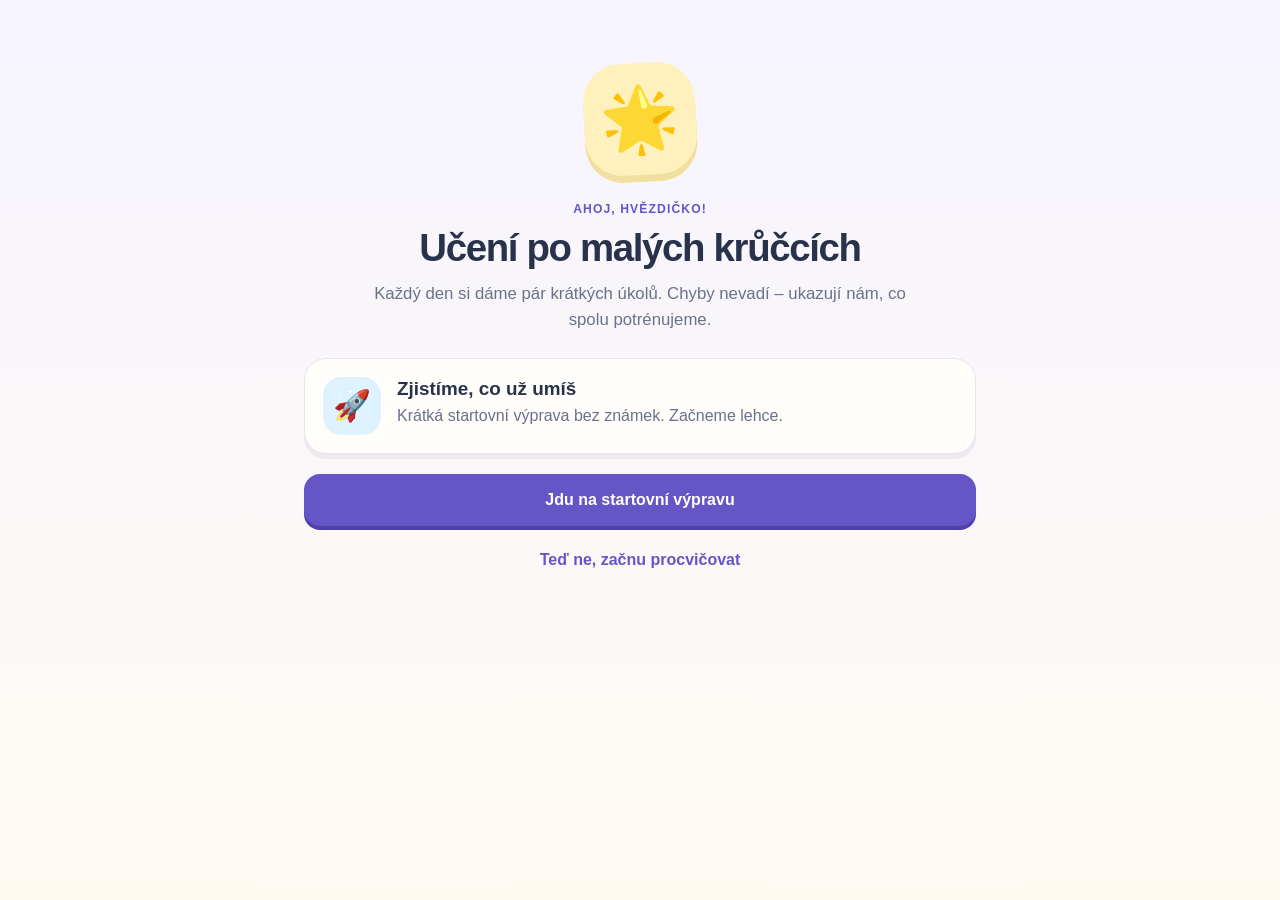
==== index.html @ a42bd852 "Add files via upload" ====
<!doctype html>
<html lang="cs">
  <head>
    <meta charset="UTF-8" />
    <meta name="viewport" content="width=device-width, initial-scale=1.0" />
    <meta name="theme-color" content="#f6f5ff" />
    <meta name="description" content="Krátké a hravé domácí procvičování pro děti." />
    <title>Hvězdné učení</title>
    <script type="module" crossorigin src="/assets/index-CFdgRwHM.js"></script>
    <link rel="stylesheet" crossorigin href="/assets/index-DnGoM2lL.css">
  </head>
  <body>
    <div id="root"></div>
  </body>
</html>
---- assets/index-DnGoM2lL.css ----
:root{font-family:Trebuchet MS,Segoe UI,Arial,sans-serif;color:#28324b;background:#f8f7ff;font-synthesis:none;--ink: #28324b;--muted: #68728b;--primary: #6555c7;--primary-dark: #5041a9;--blue: #dff2ff;--purple: #e9e2ff;--pink: #ffe1ee;--yellow: #fff1bd;--green: #dff4df;--orange: #fff0d6;--card: #fffefa;--line: #e7e5f2;--shadow: 0 5px 0 rgba(62, 52, 111, .07)}*{box-sizing:border-box}body{margin:0;min-width:320px;min-height:100vh;background:linear-gradient(180deg,#f6f4ff 0,#fffaf2)}button,input,select{font:inherit}button{color:inherit;cursor:pointer;-webkit-tap-highlight-color:transparent}button:disabled{cursor:default}h1,h2,p{margin-top:0}h1{font-size:clamp(1.7rem,7vw,2.4rem);line-height:1.12;letter-spacing:-.035em;margin-bottom:12px}h2{font-size:1.18rem;margin-bottom:8px}p{line-height:1.55;color:var(--muted)}.app-shell{min-height:100vh}.page{width:min(100%,720px);margin:0 auto;padding:24px 18px 48px}.topbar{height:68px;padding:10px max(16px,calc((100vw - 720px)/2 + 18px));display:flex;align-items:center;gap:9px;position:sticky;top:0;z-index:5;background:#f8f7fff5;border-bottom:1px solid var(--line)}.brand{border:0;background:none;font-weight:900;font-size:1rem;padding:8px 2px;margin-right:auto}.brand-star{display:grid;place-items:center;width:42px;height:42px;border-radius:14px;color:#e9a800;background:var(--yellow);font-size:1.25rem}.icon-button{width:48px;height:48px;flex:0 0 48px;border:1px solid var(--line);background:#fff;border-radius:15px;font-size:1.65rem;display:grid;place-items:center}.score-pill{height:42px;padding:0 12px;border-radius:13px;background:var(--yellow);display:flex;align-items:center;gap:5px;font-weight:900}.level-badge{width:42px;height:42px;display:grid;place-items:center;border-radius:50%;color:#fff;background:var(--primary);font-weight:900;border:3px solid #dad3ff}.eyebrow{color:var(--primary);text-transform:uppercase;letter-spacing:.09em;font-size:.76rem;font-weight:900;margin-bottom:7px}.lead{font-size:1.05rem}.welcome{text-align:center;padding-top:7vh}.welcome-mascot{width:112px;height:112px;display:grid;place-items:center;margin:0 auto 25px;border-radius:38px;font-size:4rem;background:var(--yellow);box-shadow:0 7px #f1dfa0;transform:rotate(-3deg)}.welcome .lead{max-width:540px;margin:0 auto 24px}.welcome-card{display:flex;align-items:center;text-align:left;gap:16px;background:var(--card);border:1px solid var(--line);border-radius:22px;padding:18px;margin:25px 0 20px;box-shadow:var(--shadow)}.welcome-card h2,.welcome-card p{margin-bottom:4px}.card-icon,.title-icon{width:58px;height:58px;flex:0 0 58px;display:grid;place-items:center;font-size:1.9rem;border-radius:18px}.card-icon.blue{background:var(--blue)}.primary,.secondary,.text-button,.danger-soft{min-height:52px;border-radius:16px;padding:12px 18px;font-weight:900;border:0}.primary{background:var(--primary);color:#fff;box-shadow:0 4px 0 var(--primary-dark)}.primary:active{transform:translateY(2px);box-shadow:0 2px 0 var(--primary-dark)}.secondary{background:#fff;border:2px solid #d6d0f2;color:var(--primary-dark)}.wide{width:100%;display:block}.text-button{background:transparent;color:var(--primary);margin-top:8px}.danger-soft{background:#fff0ed;color:#9b5044;width:100%;margin-top:18px}.home-page{display:grid;gap:25px}.hero-card,.daily-card,.goal-card{background:var(--card);border:1px solid var(--line);border-radius:24px;padding:20px;box-shadow:var(--shadow)}.hero-card{position:relative;overflow:hidden}.hero-card>div:first-child{padding-right:60px}.hero-card h1{font-size:1.75rem;margin-bottom:5px}.hero-card p{margin-bottom:14px}.hero-mascot{position:absolute;right:18px;top:20px;font-size:3.1rem}.mini-stats{display:grid;grid-template-columns:repeat(3,1fr);border-top:1px solid var(--line);margin-top:18px;padding-top:14px;gap:8px}.mini-stats span{color:var(--muted);font-size:.72rem;text-align:center}.mini-stats b{display:block;color:var(--ink);font-size:.9rem;margin-bottom:2px}.progress-wrap{width:100%}.progress-label{display:flex;justify-content:space-between;font-size:.78rem;color:var(--muted);margin-bottom:7px}.progress-label strong{color:var(--primary)}.progress{height:11px;background:#eceaf3;border-radius:99px;overflow:hidden}.progress span{display:block;height:100%;border-radius:inherit;background:linear-gradient(90deg,#8c7bea,#5bc8bd);transition:width .25s ease}.section-heading{display:flex;justify-content:space-between;gap:12px;align-items:center;margin-bottom:12px}.section-heading h2,.section-heading p{margin-bottom:0}.plan-count,.soft-label{padding:7px 12px;background:var(--purple);color:var(--primary-dark);border-radius:99px;font-weight:900;font-size:.8rem}.daily-card .primary{margin-top:18px}.module-grid{display:grid;gap:12px}.module-card{min-height:82px;width:100%;border:1px solid rgba(58,65,94,.08);border-radius:20px;padding:14px;display:flex;align-items:center;gap:14px;text-align:left;box-shadow:0 3px #3a415e0f}.module-card.blue,.module-icon.blue{background:var(--blue)}.module-card.purple,.module-icon.purple{background:var(--purple)}.module-card.pink,.module-icon.pink{background:var(--pink)}.module-card.yellow,.module-icon.yellow{background:var(--yellow)}.module-card.green,.module-icon.green{background:var(--green)}.module-icon{width:52px;height:52px;flex:0 0 52px;border-radius:16px;background:#fff9;display:grid;place-items:center;font-size:1.7rem}.module-card strong,.module-card small{display:block}.module-card strong{font-size:1.08rem;margin-bottom:4px}.module-card small{color:var(--muted)}.module-arrow{margin-left:auto;font-size:2rem}.quick-links{display:grid;grid-template-columns:1fr 1fr;gap:12px}.quick-links button{min-height:110px;border:1px solid var(--line);border-radius:20px;background:#fff;padding:15px}.quick-links span,.quick-links b,.quick-links small{display:block}.quick-links span{font-size:1.7rem;margin-bottom:6px}.quick-links small{color:var(--muted);margin-top:4px}.page-title{display:flex;align-items:center;gap:15px;margin-bottom:24px}.page-title h1,.page-title p{margin-bottom:0}.title-icon{background:var(--yellow)}.success-banner{display:flex;align-items:center;gap:15px;background:var(--green);padding:18px;border-radius:20px;margin-bottom:16px}.success-banner>span{font-size:2.2rem}.success-banner p,.success-banner b{margin:0}.goal-card{margin-bottom:18px}.goal-card>div:first-child{display:flex;justify-content:space-between;margin-bottom:15px}.goal-card span{color:var(--muted);font-size:.85rem}.plan-list{display:grid;gap:12px}.plan-item{display:flex;align-items:center;gap:12px;min-height:84px;width:100%;padding:12px;border-radius:20px;border:1px solid var(--line);background:#fff;text-align:left}.plan-item.done{background:#f1faef}.plan-item>span:nth-child(3){flex:1}.plan-item strong,.plan-item small{display:block}.plan-item small{color:var(--muted);margin-top:4px}.plan-check{width:30px;height:30px;border-radius:50%;display:grid;place-items:center;font-weight:900;background:var(--purple);color:var(--primary)}.plan-item.done .plan-check{background:#73bf73;color:#fff}.kind-note{padding:14px 16px;background:#fff9e3;border-radius:15px;font-size:.88rem;margin:18px 0 0;color:#6e664c}.quiz-page{padding-top:16px}.quiz-head{display:flex;align-items:center;gap:12px}.quiz-head .progress-wrap{flex:1}.quiz-head .progress-label span{font-weight:900;color:var(--ink)}.question-count{font-size:.8rem;font-weight:900;color:var(--muted)}.quiz-meta{display:flex;justify-content:space-between;margin:22px 4px 10px;color:var(--muted);font-weight:900;font-size:.86rem}.quiz-card{background:#fff;border:1px solid var(--line);border-radius:25px;padding:23px 18px;text-align:center;box-shadow:var(--shadow)}.quiz-card h1{font-size:1.65rem;max-width:540px;margin-left:auto;margin-right:auto}.question-visual{min-height:92px;margin:18px 0;padding:20px;display:grid;place-items:center;background:#f7f5ff;border:2px dashed #d9d3f3;border-radius:20px;font-size:1.55rem;font-weight:900;line-height:1.65;color:#584c9b}.question-visual.textual{font-size:1.12rem;text-align:left;color:var(--ink)}.answers{display:grid;grid-template-columns:1fr 1fr;gap:11px}.answers button{min-height:62px;background:#fff;border:2px solid #dcd8ec;border-radius:17px;font-size:1.15rem;font-weight:900;padding:10px}.answers button.correct{border-color:#67b86d;background:var(--green);color:#276d31}.answers button.try-again{border-color:#e7aa55;background:var(--orange);color:#815c25}.answers button.muted{opacity:.48}.feedback{display:flex;gap:13px;align-items:flex-start;margin-top:14px;padding:17px;border-radius:19px}.feedback>span{font-size:2rem}.feedback h2,.feedback p{margin-bottom:3px}.feedback.positive{background:var(--green)}.feedback.gentle{background:var(--orange)}.next-button{margin-top:15px}.lesson-score{display:flex;justify-content:center;gap:25px;margin-top:18px;font-weight:900;color:var(--muted)}.summary-page{text-align:center;padding-top:6vh}.summary-stars{font-size:2.2rem;margin-bottom:16px}.score-circle{width:140px;height:140px;display:grid;place-content:center;margin:22px auto;background:var(--green);border:7px solid #bfe7bd;border-radius:50%}.score-circle strong{font-size:2rem}.score-circle span{font-size:.8rem;color:var(--muted)}.summary-grid,.parent-stats{display:grid;grid-template-columns:repeat(3,1fr);gap:10px;margin:22px 0}.summary-grid>div,.parent-stats>div{background:#fff;border:1px solid var(--line);padding:13px 7px;border-radius:17px}.summary-grid span,.summary-grid b,.summary-grid small,.parent-stats span,.parent-stats b,.parent-stats small{display:block}.summary-grid b,.parent-stats b{margin:5px 0 2px}.summary-grid small,.parent-stats small{color:var(--muted)}.summary-note{text-align:left;border-radius:17px;padding:16px;margin:12px 0}.summary-note p{margin:5px 0 0}.summary-note.good{background:var(--green)}.summary-note.practice{background:var(--orange)}.summary-page .secondary{margin-top:10px}.wallet{display:flex;align-items:center;gap:15px;background:var(--yellow);padding:18px;border-radius:22px;margin-bottom:14px}.wallet>span{font-size:2.5rem}.wallet small,.wallet strong{display:block}.wallet strong{font-size:1.45rem;margin-top:3px}.reward-list{display:grid;gap:12px;margin-top:20px}.reward-card{display:flex;align-items:center;gap:12px;min-height:94px;background:#fff;border:1px solid var(--line);border-radius:20px;padding:13px}.reward-card.pending{background:#fff9e8}.reward-card.approved{background:var(--green)}.reward-icon{width:56px;height:56px;flex:0 0 56px;display:grid;place-items:center;background:#f4f2fb;border-radius:17px;font-size:1.8rem}.reward-card div{flex:1;min-width:0}.reward-card h2{font-size:1rem;margin-bottom:3px}.reward-card b,.reward-card small{display:block}.reward-card b{color:#8c6d00;font-size:.83rem}.reward-card small{color:var(--muted);margin-top:3px}.reward-card button{min-height:48px;border:0;border-radius:14px;background:var(--primary);color:#fff;font-weight:900;padding:8px 11px}.reward-card button:disabled{background:#ebe9ef;color:#8b8a94}.pin-page{text-align:center;padding-top:10vh;max-width:450px}.lock-icon{width:90px;height:90px;display:grid;place-items:center;margin:0 auto 22px;border-radius:28px;font-size:2.8rem;background:var(--purple)}.pin-page form{margin:25px 0 14px}.pin-page input{width:100%;height:64px;border:2px solid #d9d4ec;border-radius:17px;text-align:center;font-size:1.8rem;letter-spacing:.5em;margin-bottom:12px}.pin-message{color:#a06132;background:var(--orange);padding:9px;border-radius:12px}.parent-stats{grid-template-columns:repeat(2,1fr)}.parent-stats>div{text-align:center}.parent-section{background:#fff;border:1px solid var(--line);border-radius:20px;padding:18px;margin:14px 0}.weak-list{display:flex;flex-wrap:wrap;gap:8px}.weak-list span{background:var(--orange);border-radius:99px;padding:9px 12px;font-size:.85rem}.weak-list b{color:#9c6829}.empty{font-size:.9rem;margin-bottom:0}.history-list{display:grid;gap:5px}.history-list div{display:grid;grid-template-columns:1fr auto;gap:3px 10px;padding:10px 0;border-bottom:1px solid var(--line)}.history-list div:last-child{border:0}.history-list small{color:var(--muted)}.request-row{display:flex;justify-content:space-between;gap:10px;padding:12px 0;border-bottom:1px solid var(--line)}.request-row span>*{display:block;margin-top:3px}.request-row button{display:block;width:100%;min-height:42px;border:0;border-radius:11px;margin-bottom:6px;font-weight:900;padding:7px 10px}.small-ok{background:var(--green);color:#2d7134}.small-soft{background:var(--orange);color:#8b6029}.setting-row{min-height:56px;display:flex;align-items:center;justify-content:space-between;gap:12px;border-bottom:1px solid var(--line)}.setting-row select{min-height:42px;max-width:145px;border:1px solid var(--line);border-radius:11px;background:#faf9ff;padding:5px 8px}.setting-row input[type=checkbox],.module-toggles input{width:24px;height:24px;accent-color:var(--primary)}.module-toggles{display:grid;grid-template-columns:1fr 1fr;gap:10px;margin-top:14px}.module-toggles label{display:flex;align-items:center;gap:7px}.point-actions{display:grid;grid-template-columns:1fr 1fr;gap:10px;margin-bottom:14px}.point-actions button{min-height:48px;border:0;border-radius:13px;background:var(--yellow);font-weight:900}.reward-form{display:grid;grid-template-columns:1fr 90px;gap:8px}.reward-form input{min-height:48px;min-width:0;border:1px solid var(--line);border-radius:12px;padding:10px}.reward-form button{grid-column:1 / -1}.disclaimer{padding:17px;border-radius:17px;background:var(--blue);color:#456073;font-size:.84rem;line-height:1.55}.overlay{position:fixed;inset:0;z-index:20;display:grid;place-items:center;padding:20px;background:#28324ba8}.idle-card{width:min(100%,390px);border-radius:25px;padding:28px;background:#fff;text-align:center}.idle-card>span{display:block;font-size:3.5rem;margin-bottom:12px}@media(min-width:600px){.page{padding-left:24px;padding-right:24px}.module-grid{grid-template-columns:1fr 1fr}.parent-stats{grid-template-columns:repeat(4,1fr)}}@media(max-width:370px){.page{padding-left:13px;padding-right:13px}.brand{font-size:.88rem}.score-pill{padding:0 8px}.level-badge{display:none}.hero-card,.daily-card{padding:16px}.mini-stats{gap:3px}.module-card{padding:11px}.module-icon{width:46px;height:46px;flex-basis:46px}.answers button{min-height:58px}.reward-card{flex-wrap:wrap}.reward-card button{width:100%}}@media(prefers-reduced-motion:reduce){*,*:before,*:after{scroll-behavior:auto!important;transition:none!important}}
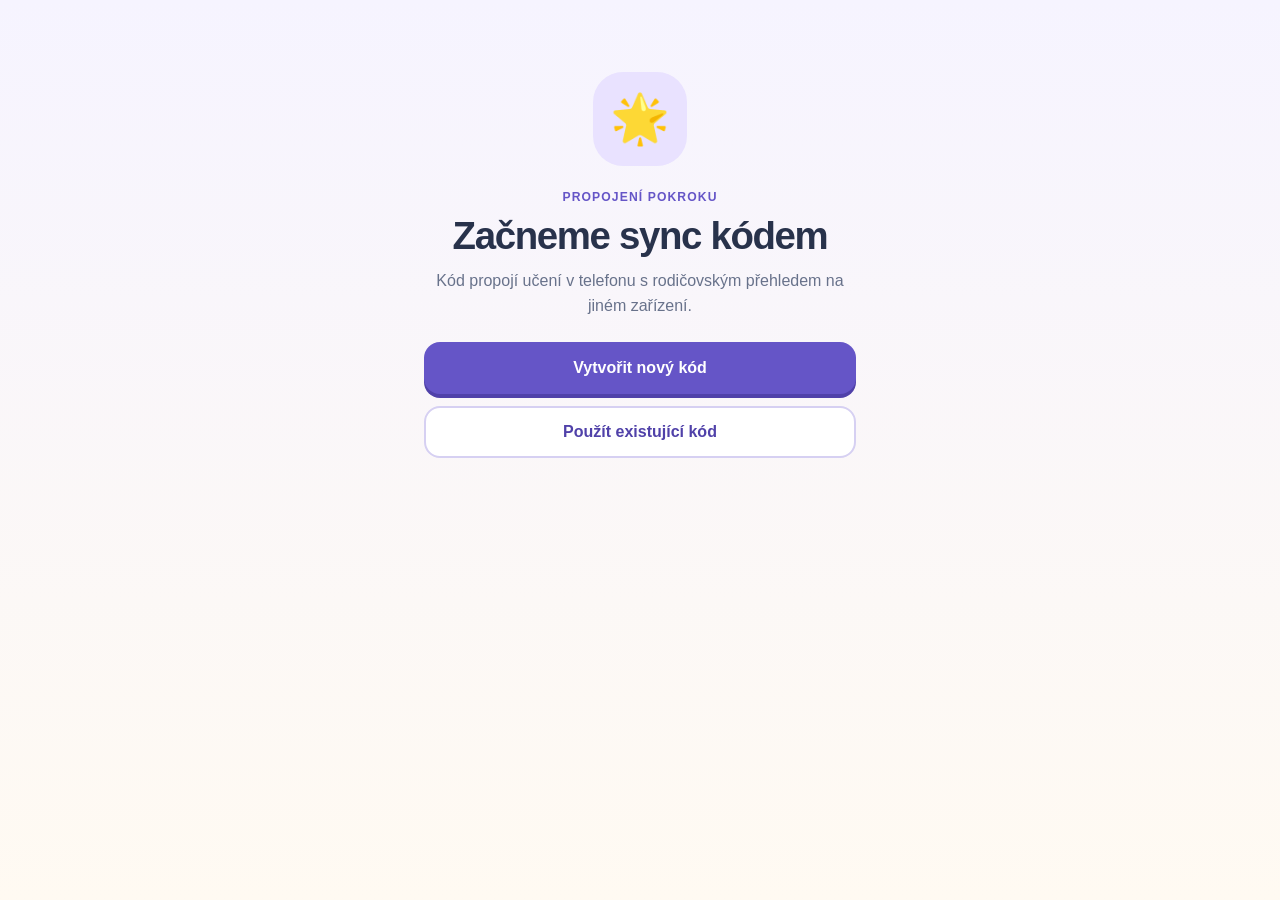
==== commit 94c3911e: "Add files via upload" ====
--- a/index.html
+++ b/index.html
@@ -6,8 +6,8 @@
     <meta name="theme-color" content="#f6f5ff" />
     <meta name="description" content="Krátké a hravé domácí procvičování pro děti." />
     <title>Hvězdné učení</title>
-    <script type="module" crossorigin src="/assets/index-CFdgRwHM.js"></script>
-    <link rel="stylesheet" crossorigin href="/assets/index-DnGoM2lL.css">
+    <script type="module" crossorigin src="/assets/index-C0EIsv2c.js"></script>
+    <link rel="stylesheet" crossorigin href="/assets/index-DDme2FfN.css">
   </head>
   <body>
     <div id="root"></div>
--- a/assets/index-DDme2FfN.css
+++ b/assets/index-DDme2FfN.css
@@ -0,0 +1 @@
+:root{font-family:Trebuchet MS,Segoe UI,Arial,sans-serif;color:#28324b;background:#f8f7ff;font-synthesis:none;--ink: #28324b;--muted: #68728b;--primary: #6555c7;--primary-dark: #5041a9;--blue: #dff2ff;--purple: #e9e2ff;--pink: #ffe1ee;--yellow: #fff1bd;--green: #dff4df;--orange: #fff0d6;--card: #fffefa;--line: #e7e5f2;--shadow: 0 5px 0 rgba(62, 52, 111, .07)}*{box-sizing:border-box}body{margin:0;min-width:320px;min-height:100vh;background:linear-gradient(180deg,#f6f4ff 0,#fffaf2)}button,input,select{font:inherit}button{color:inherit;cursor:pointer;-webkit-tap-highlight-color:transparent}button:disabled{cursor:default}h1,h2,p{margin-top:0}h1{font-size:clamp(1.7rem,7vw,2.4rem);line-height:1.12;letter-spacing:-.035em;margin-bottom:12px}h2{font-size:1.18rem;margin-bottom:8px}p{line-height:1.55;color:var(--muted)}.app-shell{min-height:100vh}.page{width:min(100%,720px);margin:0 auto;padding:24px 18px 48px}.topbar{height:68px;padding:10px max(16px,calc((100vw - 720px)/2 + 18px));display:flex;align-items:center;gap:9px;position:sticky;top:0;z-index:5;background:#f8f7fff5;border-bottom:1px solid var(--line)}.brand{border:0;background:none;font-weight:900;font-size:1rem;padding:8px 2px;margin-right:auto}.brand-star{display:grid;place-items:center;width:42px;height:42px;border-radius:14px;color:#e9a800;background:var(--yellow);font-size:1.25rem}.icon-button{width:48px;height:48px;flex:0 0 48px;border:1px solid var(--line);background:#fff;border-radius:15px;font-size:1.65rem;display:grid;place-items:center}.score-pill{height:42px;padding:0 12px;border-radius:13px;background:var(--yellow);display:flex;align-items:center;gap:5px;font-weight:900}.level-badge{width:42px;height:42px;display:grid;place-items:center;border-radius:50%;color:#fff;background:var(--primary);font-weight:900;border:3px solid #dad3ff}.eyebrow{color:var(--primary);text-transform:uppercase;letter-spacing:.09em;font-size:.76rem;font-weight:900;margin-bottom:7px}.lead{font-size:1.05rem}.welcome{text-align:center;padding-top:7vh}.welcome-mascot{width:112px;height:112px;display:grid;place-items:center;margin:0 auto 25px;border-radius:38px;font-size:4rem;background:var(--yellow);box-shadow:0 7px #f1dfa0;transform:rotate(-3deg)}.welcome .lead{max-width:540px;margin:0 auto 24px}.welcome-card{display:flex;align-items:center;text-align:left;gap:16px;background:var(--card);border:1px solid var(--line);border-radius:22px;padding:18px;margin:25px 0 20px;box-shadow:var(--shadow)}.welcome-card h2,.welcome-card p{margin-bottom:4px}.card-icon,.title-icon{width:58px;height:58px;flex:0 0 58px;display:grid;place-items:center;font-size:1.9rem;border-radius:18px}.card-icon.blue{background:var(--blue)}.primary,.secondary,.text-button,.danger-soft{min-height:52px;border-radius:16px;padding:12px 18px;font-weight:900;border:0}.primary{background:var(--primary);color:#fff;box-shadow:0 4px 0 var(--primary-dark)}.primary:active{transform:translateY(2px);box-shadow:0 2px 0 var(--primary-dark)}.secondary{background:#fff;border:2px solid #d6d0f2;color:var(--primary-dark)}.wide{width:100%;display:block}.text-button{background:transparent;color:var(--primary);margin-top:8px}.danger-soft{background:#fff0ed;color:#9b5044;width:100%;margin-top:18px}.home-page{display:grid;gap:25px}.hero-card,.daily-card,.goal-card{background:var(--card);border:1px solid var(--line);border-radius:24px;padding:20px;box-shadow:var(--shadow)}.hero-card{position:relative;overflow:hidden}.hero-card>div:first-child{padding-right:60px}.hero-card h1{font-size:1.75rem;margin-bottom:5px}.hero-card p{margin-bottom:14px}.hero-mascot{position:absolute;right:18px;top:20px;font-size:3.1rem}.mini-stats{display:grid;grid-template-columns:repeat(3,1fr);border-top:1px solid var(--line);margin-top:18px;padding-top:14px;gap:8px}.mini-stats span{color:var(--muted);font-size:.72rem;text-align:center}.mini-stats b{display:block;color:var(--ink);font-size:.9rem;margin-bottom:2px}.progress-wrap{width:100%}.progress-label{display:flex;justify-content:space-between;font-size:.78rem;color:var(--muted);margin-bottom:7px}.progress-label strong{color:var(--primary)}.progress{height:11px;background:#eceaf3;border-radius:99px;overflow:hidden}.progress span{display:block;height:100%;border-radius:inherit;background:linear-gradient(90deg,#8c7bea,#5bc8bd);transition:width .25s ease}.section-heading{display:flex;justify-content:space-between;gap:12px;align-items:center;margin-bottom:12px}.section-heading h2,.section-heading p{margin-bottom:0}.plan-count,.soft-label{padding:7px 12px;background:var(--purple);color:var(--primary-dark);border-radius:99px;font-weight:900;font-size:.8rem}.daily-card .primary{margin-top:18px}.module-grid{display:grid;gap:12px}.module-card{min-height:82px;width:100%;border:1px solid rgba(58,65,94,.08);border-radius:20px;padding:14px;display:flex;align-items:center;gap:14px;text-align:left;box-shadow:0 3px #3a415e0f}.module-card.blue,.module-icon.blue{background:var(--blue)}.module-card.purple,.module-icon.purple{background:var(--purple)}.module-card.pink,.module-icon.pink{background:var(--pink)}.module-card.yellow,.module-icon.yellow{background:var(--yellow)}.module-card.green,.module-icon.green{background:var(--green)}.module-icon{width:52px;height:52px;flex:0 0 52px;border-radius:16px;background:#fff9;display:grid;place-items:center;font-size:1.7rem}.module-card strong,.module-card small{display:block}.module-card strong{font-size:1.08rem;margin-bottom:4px}.module-card small{color:var(--muted)}.module-arrow{margin-left:auto;font-size:2rem}.quick-links{display:grid;grid-template-columns:1fr 1fr;gap:12px}.quick-links.single{grid-template-columns:1fr}.quick-links button{min-height:110px;border:1px solid var(--line);border-radius:20px;background:#fff;padding:15px}.quick-links span,.quick-links b,.quick-links small{display:block}.quick-links span{font-size:1.7rem;margin-bottom:6px}.quick-links small{color:var(--muted);margin-top:4px}.child-sync-line{display:flex;align-items:center;justify-content:center;flex-wrap:wrap;gap:8px 14px;color:var(--muted);font-size:.75rem}.sync-status{display:inline-flex;align-items:center;gap:7px;color:var(--muted);font-size:.76rem;font-weight:800}.sync-status.prominent{padding:9px 12px;border-radius:12px;background:#f3f1fb;color:var(--ink)}.sync-dot{width:9px;height:9px;border-radius:50%;background:#9ca3af}.sync-status.synced .sync-dot{background:#54b36b}.sync-status.syncing .sync-dot{background:#e7ad36}.sync-status.error .sync-dot,.sync-status.offline .sync-dot,.sync-status.profile_not_found .sync-dot{background:#dd8652}.page-title{display:flex;align-items:center;gap:15px;margin-bottom:24px}.page-title h1,.page-title p{margin-bottom:0}.title-icon{background:var(--yellow)}.success-banner{display:flex;align-items:center;gap:15px;background:var(--green);padding:18px;border-radius:20px;margin-bottom:16px}.success-banner>span{font-size:2.2rem}.success-banner p,.success-banner b{margin:0}.goal-card{margin-bottom:18px}.goal-card>div:first-child{display:flex;justify-content:space-between;margin-bottom:15px}.goal-card span{color:var(--muted);font-size:.85rem}.plan-list{display:grid;gap:12px}.plan-item{display:flex;align-items:center;gap:12px;min-height:84px;width:100%;padding:12px;border-radius:20px;border:1px solid var(--line);background:#fff;text-align:left}.plan-item.done{background:#f1faef}.plan-item>span:nth-child(3){flex:1}.plan-item strong,.plan-item small{display:block}.plan-item small{color:var(--muted);margin-top:4px}.plan-check{width:30px;height:30px;border-radius:50%;display:grid;place-items:center;font-weight:900;background:var(--purple);color:var(--primary)}.plan-item.done .plan-check{background:#73bf73;color:#fff}.kind-note{padding:14px 16px;background:#fff9e3;border-radius:15px;font-size:.88rem;margin:18px 0 0;color:#6e664c}.quiz-page{padding-top:16px}.quiz-head{display:flex;align-items:center;gap:12px}.quiz-head .progress-wrap{flex:1}.quiz-head .progress-label span{font-weight:900;color:var(--ink)}.question-count{font-size:.8rem;font-weight:900;color:var(--muted)}.quiz-meta{display:flex;justify-content:space-between;margin:22px 4px 10px;color:var(--muted);font-weight:900;font-size:.86rem}.quiz-card{background:#fff;border:1px solid var(--line);border-radius:25px;padding:23px 18px;text-align:center;box-shadow:var(--shadow)}.quiz-card h1{font-size:1.65rem;max-width:540px;margin-left:auto;margin-right:auto}.quiz-instruction{max-width:540px;margin:-2px auto 14px;font-size:.92rem}.question-visual{min-height:92px;margin:18px 0;padding:20px;display:grid;place-items:center;background:#f7f5ff;border:2px dashed #d9d3f3;border-radius:20px;font-size:1.55rem;font-weight:900;line-height:1.65;color:#584c9b}.question-visual.textual{font-size:1.12rem;text-align:left;color:var(--ink)}.hint-button{min-height:48px;margin:0 auto 14px;padding:9px 16px;border:0;border-radius:14px;background:var(--yellow);color:#725b00;font-weight:900}.answers{display:grid;grid-template-columns:1fr 1fr;gap:11px}.answers button{min-height:62px;background:#fff;border:2px solid #dcd8ec;border-radius:17px;font-size:1.15rem;font-weight:900;padding:10px}.answers button.correct{border-color:#67b86d;background:var(--green);color:#276d31}.answers button.try-again{border-color:#e7aa55;background:var(--orange);color:#815c25}.answers button.muted{opacity:.48}.feedback{display:flex;gap:13px;align-items:flex-start;margin-top:14px;padding:17px;border-radius:19px}.feedback>span{font-size:2rem}.feedback h2,.feedback p{margin-bottom:3px}.feedback.positive{background:var(--green)}.feedback.gentle{background:var(--orange)}.next-button{margin-top:15px}.lesson-score{display:flex;justify-content:center;gap:25px;margin-top:18px;font-weight:900;color:var(--muted)}.written-answer{display:grid;gap:10px}.written-answer input{width:100%;height:62px;border:2px solid #dcd8ec;border-radius:17px;padding:10px 16px;text-align:center;font-size:1.25rem;font-weight:900}.clock-wrap{width:220px;max-width:80%;margin:16px auto;padding:10px;border-radius:24px;background:#f7f5ff}.analog-clock{display:block;width:100%;height:auto}.analog-clock .clock-face{fill:#fffdf7;stroke:#d8d5f0;stroke-width:4}.analog-clock text{fill:var(--ink);font-size:13px;font-weight:900;text-anchor:middle}.analog-clock line{stroke-linecap:round}.analog-clock .hour-mark{stroke:#9189be;stroke-width:2}.hour-hand{stroke:#28324b;stroke-width:8}.minute-hand{stroke:#6555c7;stroke-width:5}.analog-clock .clock-pin{fill:#efad39}.summary-page{text-align:center;padding-top:6vh}.summary-stars{font-size:2.2rem;margin-bottom:16px}.score-circle{width:140px;height:140px;display:grid;place-content:center;margin:22px auto;background:var(--green);border:7px solid #bfe7bd;border-radius:50%}.score-circle strong{font-size:2rem}.score-circle span{font-size:.8rem;color:var(--muted)}.summary-grid,.parent-stats{display:grid;grid-template-columns:repeat(3,1fr);gap:10px;margin:22px 0}.summary-grid>div,.parent-stats>div{background:#fff;border:1px solid var(--line);padding:13px 7px;border-radius:17px}.summary-grid span,.summary-grid b,.summary-grid small,.parent-stats span,.parent-stats b,.parent-stats small{display:block}.summary-grid b,.parent-stats b{margin:5px 0 2px}.summary-grid small,.parent-stats small{color:var(--muted)}.summary-note{text-align:left;border-radius:17px;padding:16px;margin:12px 0}.summary-note p{margin:5px 0 0}.summary-note.good{background:var(--green)}.summary-note.practice{background:var(--orange)}.summary-page .secondary{margin-top:10px}.wallet{display:flex;align-items:center;gap:15px;background:var(--yellow);padding:18px;border-radius:22px;margin-bottom:14px}.wallet>span{font-size:2.5rem}.wallet small,.wallet strong{display:block}.wallet strong{font-size:1.45rem;margin-top:3px}.rewards-lock{display:flex;align-items:center;gap:14px;margin:14px 0;padding:16px;border-radius:18px;background:var(--purple)}.rewards-lock>span{font-size:2rem}.rewards-lock b{display:block}.rewards-lock p{margin:4px 0 0;font-size:.85rem}.reward-list{display:grid;gap:12px;margin-top:20px}.reward-card{display:flex;align-items:center;gap:12px;min-height:94px;background:#fff;border:1px solid var(--line);border-radius:20px;padding:13px}.reward-card.pending{background:#fff9e8}.reward-card.approved{background:var(--green)}.reward-icon{width:56px;height:56px;flex:0 0 56px;display:grid;place-items:center;background:#f4f2fb;border-radius:17px;font-size:1.8rem}.reward-card div{flex:1;min-width:0}.reward-card h2{font-size:1rem;margin-bottom:3px}.reward-card b,.reward-card small{display:block}.reward-card b{color:#8c6d00;font-size:.83rem}.reward-card small{color:var(--muted);margin-top:3px}.reward-card button{min-height:48px;border:0;border-radius:14px;background:var(--primary);color:#fff;font-weight:900;padding:8px 11px}.reward-card button:disabled{background:#ebe9ef;color:#8b8a94}.pin-page{text-align:center;padding-top:10vh;max-width:450px}.lock-icon{width:90px;height:90px;display:grid;place-items:center;margin:0 auto 22px;border-radius:28px;font-size:2.8rem;background:var(--purple)}.pin-page form{margin:25px 0 14px}.pin-page input{width:100%;height:64px;border:2px solid #d9d4ec;border-radius:17px;text-align:center;font-size:1.8rem;letter-spacing:.5em;margin-bottom:12px}.pin-message{color:#a06132;background:var(--orange);padding:9px;border-radius:12px}.profile-setup,.parent-code-page{max-width:480px;padding-top:8vh;text-align:center}.setup-icon{width:94px;height:94px;display:grid;place-items:center;margin:0 auto 22px;border-radius:30px;background:var(--purple);font-size:3rem}.setup-actions{display:grid;gap:12px;margin-top:24px}.profile-code-display{margin:22px 0;padding:18px;border:2px dashed #8877df;border-radius:18px;background:#f4f1ff;color:var(--primary-dark);font-size:2.25rem;font-weight:900;letter-spacing:.16em}.setup-warning,.setup-error{padding:12px;border-radius:13px;background:var(--orange);color:#805c2c}.code-form{display:grid;gap:11px;margin-top:22px;text-align:left}.code-form label{font-weight:900;font-size:.85rem}.code-form input{width:100%;height:62px;border:2px solid #d9d4ec;border-radius:16px;padding:10px 16px;text-align:center;font-size:1.45rem;font-weight:900;letter-spacing:.12em;text-transform:uppercase}.parent-code-page .sync-status{margin-top:18px}.parent-cloud-shell{min-height:100vh}.parent-cloud-top{width:min(100% - 32px,900px);margin:0 auto;padding-top:18px;display:flex;align-items:center;justify-content:space-between;gap:12px}.cloud-code-row{display:flex;justify-content:space-between;align-items:center;gap:12px;margin-bottom:12px;padding:12px;border-radius:13px;background:var(--purple)}.cloud-code-row strong{font-size:1.2rem;letter-spacing:.1em}.parent-page{max-width:900px}.parent-stats{grid-template-columns:repeat(2,1fr);gap:12px}.parent-stats>div{text-align:center}.parent-section{background:#fff;border:1px solid var(--line);border-radius:20px;padding:18px;margin:14px 0}.weak-list{display:flex;flex-wrap:wrap;gap:8px}.weak-list span{background:var(--orange);border-radius:99px;padding:9px 12px;font-size:.85rem}.weak-list b{color:#9c6829}.empty{font-size:.9rem;margin-bottom:0}.history-list{display:grid;gap:5px}.history-list div{display:grid;grid-template-columns:1fr auto;gap:3px 10px;padding:10px 0;border-bottom:1px solid var(--line)}.history-list div:last-child{border:0}.history-list small{color:var(--muted)}.request-row{display:flex;justify-content:space-between;gap:10px;padding:12px 0;border-bottom:1px solid var(--line)}.request-row span>*{display:block;margin-top:3px}.request-row button{display:block;width:100%;min-height:42px;border:0;border-radius:11px;margin-bottom:6px;font-weight:900;padding:7px 10px}.small-ok{background:var(--green);color:#2d7134}.small-soft{background:var(--orange);color:#8b6029}.setting-row{min-height:56px;display:flex;align-items:center;justify-content:space-between;gap:12px;border-bottom:1px solid var(--line)}.setting-row select{min-height:42px;max-width:145px;border:1px solid var(--line);border-radius:11px;background:#faf9ff;padding:5px 8px}.setting-row input[type=checkbox],.module-toggles input{width:24px;height:24px;accent-color:var(--primary)}.module-toggles{display:grid;grid-template-columns:1fr 1fr;gap:10px;margin-top:14px}.module-toggles label{display:flex;align-items:center;gap:7px}.point-actions{display:grid;grid-template-columns:1fr 1fr;gap:10px;margin-bottom:14px}.point-actions button{min-height:48px;border:0;border-radius:13px;background:var(--yellow);font-weight:900}.reward-form{display:grid;grid-template-columns:1fr 90px;gap:8px}.reward-form input{min-height:48px;min-width:0;border:1px solid var(--line);border-radius:12px;padding:10px}.reward-form button{grid-column:1 / -1}.disclaimer{padding:17px;border-radius:17px;background:var(--blue);color:#456073;font-size:.84rem;line-height:1.55}.backup-actions{display:grid;gap:9px}.file-button{min-height:52px;display:grid;place-items:center;cursor:pointer}.file-button input{position:absolute;width:1px;height:1px;opacity:0;pointer-events:none}.backup-message{margin:12px 0 0;padding:10px 12px;border-radius:12px;background:var(--green);color:#2e6635;font-size:.84rem}.hintOverlay{position:fixed;inset:0;z-index:1000;display:flex;align-items:center;justify-content:center;padding:16px;background:#0f172a73}.hintModal{position:relative;width:min(420px,100%);max-height:88vh;overflow-y:auto;color:#102033;border:1px solid #e5e7eb;border-radius:20px;padding:20px;background:#fff;box-shadow:0 16px 40px #0f172a38}.modal-close{position:absolute;right:13px;top:13px;width:48px;height:48px;border:1px solid var(--line);border-radius:14px;background:#faf9ff;font-size:1.4rem}.alphabet-help{display:flex;flex-wrap:wrap;gap:7px;margin:18px 0}.alphabet-help span{min-width:36px;min-height:36px;display:grid;place-items:center;padding:5px;border-radius:10px;background:#f2f0fb;font-weight:900}.alphabet-help span.focus{color:#fff;background:var(--primary)}.case-help{padding-left:24px;line-height:1.8;color:var(--muted)}.module-stats-cards{display:grid;gap:14px}.module-stat-card{padding:15px;border:1px solid var(--line);border-radius:16px;background:#fcfbff}.module-stat-title{display:flex;align-items:center;gap:9px}.module-stat-title>span{font-size:1.35rem}.module-stat-title>strong{margin-left:auto;color:var(--primary)}.module-stat-card p{margin:9px 0;color:var(--ink);font-size:.86rem}.module-stat-meta{display:flex;flex-wrap:wrap;justify-content:space-between;gap:6px 14px;color:var(--muted);font-size:.76rem}.mini-progress{height:7px;margin-top:11px;overflow:hidden;border-radius:99px;background:#eae7f4}.mini-progress span{display:block;height:100%;border-radius:inherit;background:#70c59a}.parent-dashboard-grid{display:grid;gap:16px}.parent-dashboard-grid .parent-section{margin:0}.hint-module-chips{display:flex;flex-wrap:wrap;gap:7px;margin-bottom:12px}.hint-module-chips span{padding:7px 10px;border-radius:99px;background:var(--purple);font-size:.76rem}.reveal-count{color:var(--ink);font-size:.85rem}.weak-groups{display:grid;gap:15px}.weak-groups h3{margin:0 0 8px;font-size:.92rem}.hint-total{display:flex;align-items:center;gap:10px;padding:14px;border-radius:16px;background:var(--yellow);margin-bottom:12px}.hint-total>span{font-size:1.7rem}.hint-total small{color:var(--muted)}.parent-alert{padding:12px;border-radius:13px;background:var(--orange);color:#765a2f;font-size:.86rem}.hint-history>div{display:flex;justify-content:space-between;gap:12px;padding:10px 0;border-bottom:1px solid var(--line);font-size:.8rem}.hint-history span b,.hint-history span small{display:block}.hint-history span small{color:var(--muted);margin-top:3px}.hint-history em{flex:0 0 auto;color:var(--primary);font-style:normal}.overlay{position:fixed;inset:0;z-index:20;display:grid;place-items:center;padding:20px;background:#28324ba8}.idle-card{width:min(100%,390px);border-radius:25px;padding:28px;background:#fff;text-align:center}.idle-card>span{display:block;font-size:3.5rem;margin-bottom:12px}@media(min-width:600px){.page{padding-left:24px;padding-right:24px}.module-grid{grid-template-columns:1fr 1fr}.parent-stats{grid-template-columns:repeat(3,1fr)}.module-stats-cards,.parent-dashboard-grid{grid-template-columns:1fr 1fr}}@media(max-width:370px){.page{padding-left:13px;padding-right:13px}.brand{font-size:.88rem}.score-pill{padding:0 8px}.level-badge{display:none}.hero-card,.daily-card{padding:16px}.mini-stats{gap:3px}.module-card{padding:11px}.module-icon{width:46px;height:46px;flex-basis:46px}.answers button{min-height:58px}.reward-card{flex-wrap:wrap}.reward-card button{width:100%}.hint-history>div{display:block}.hint-history em{display:block;margin-top:5px}}@media(prefers-reduced-motion:reduce){*,*:before,*:after{scroll-behavior:auto!important;transition:none!important}}
